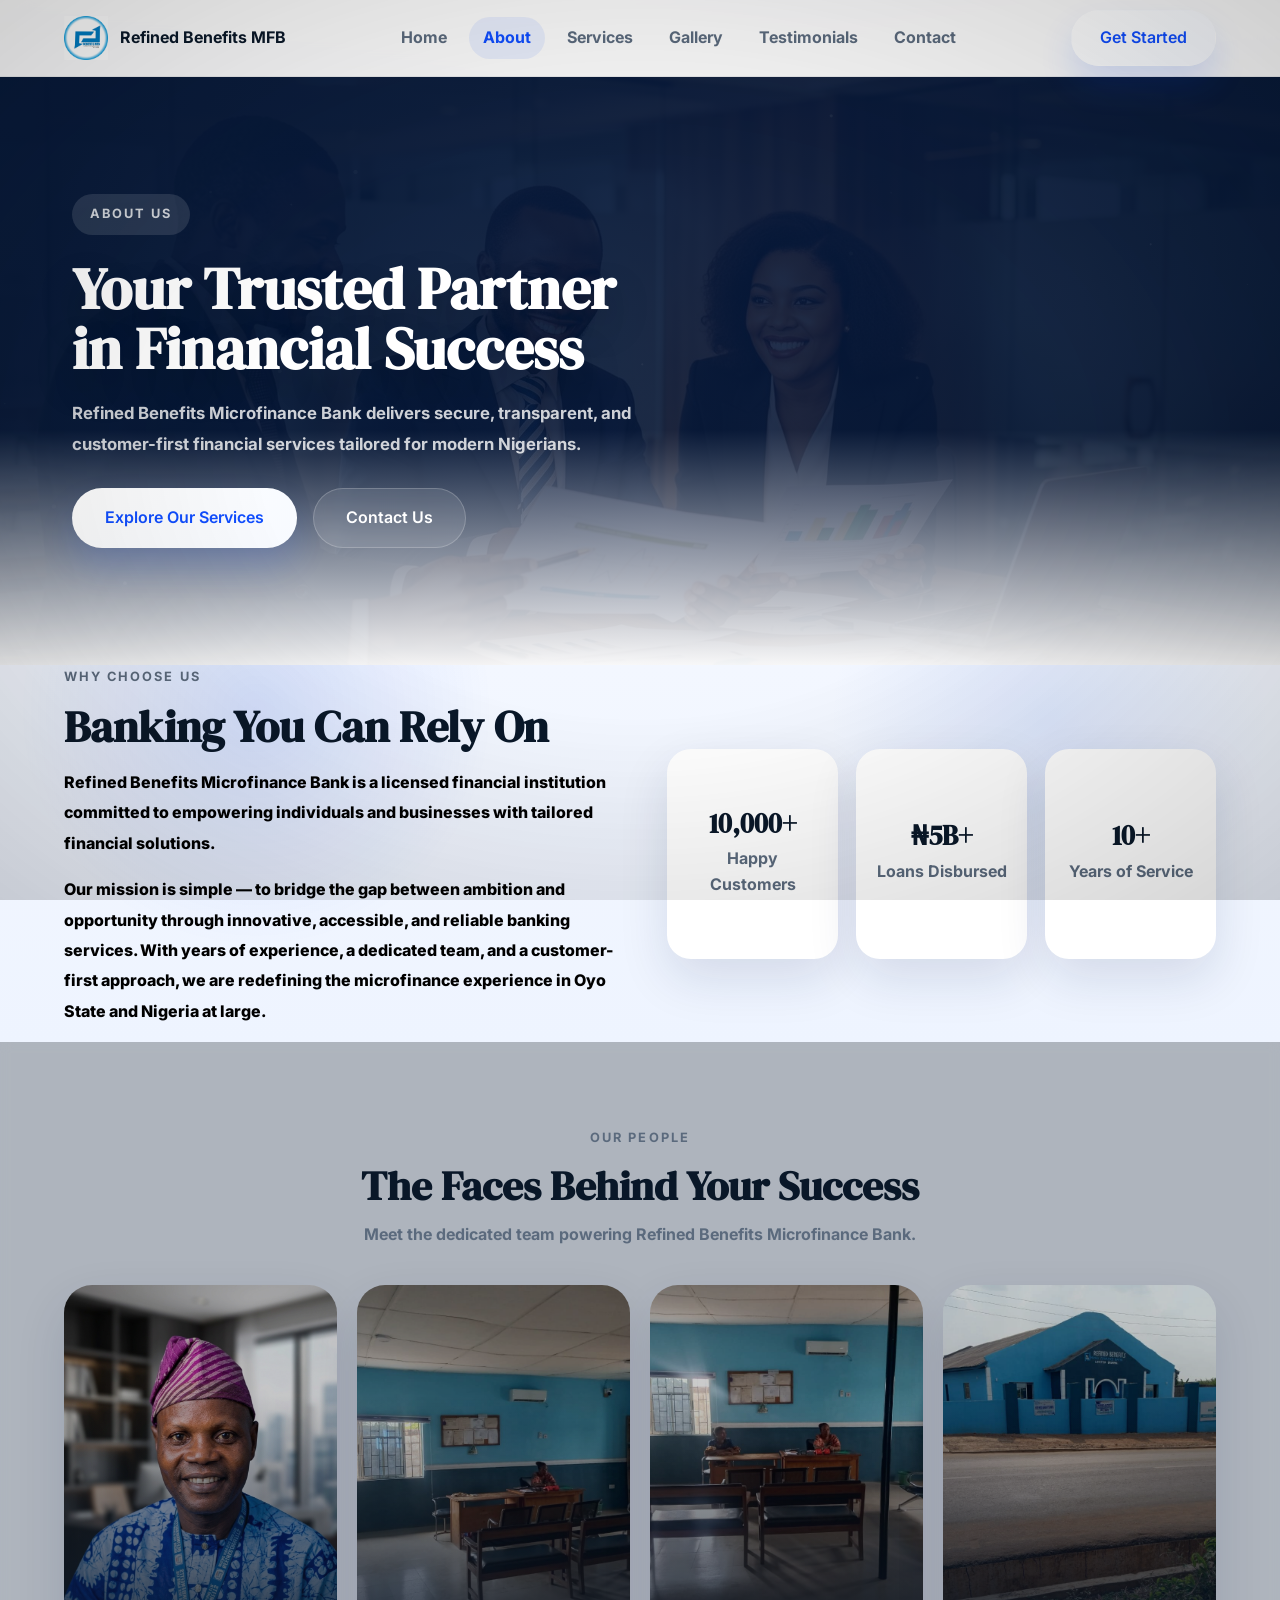
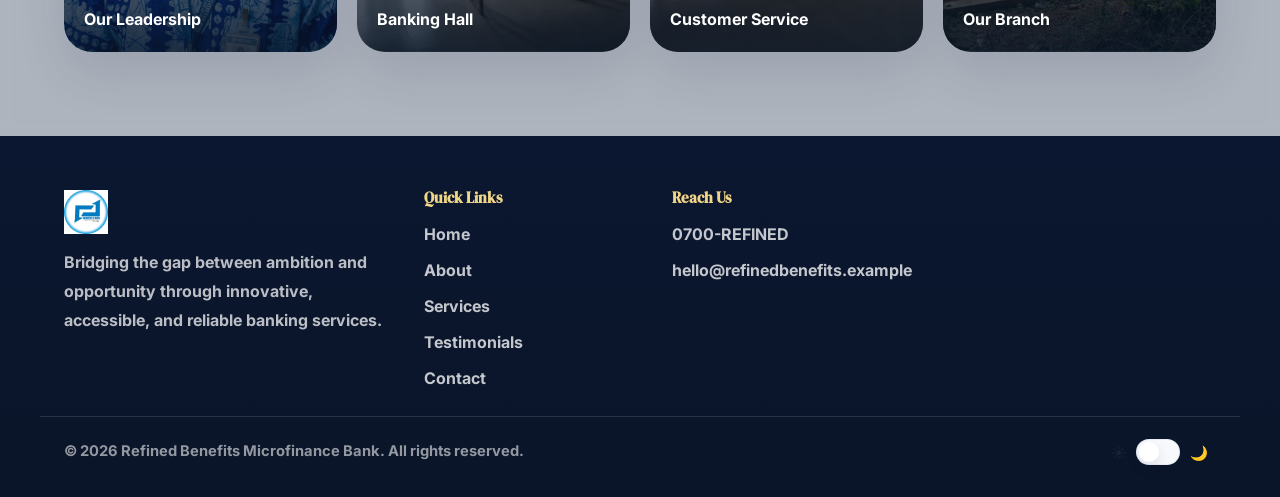
==== about.html @ 06bc2014 "Initial commit" ====
<!DOCTYPE html>
<html lang="en">
<head>
  <meta charset="UTF-8">
  <meta name="viewport" content="width=device-width, initial-scale=1.0">
  <title>About | Refined Benefits MFB</title>
  <link rel="preconnect" href="https://fonts.googleapis.com">
  <link rel="preconnect" href="https://fonts.gstatic.com" crossorigin>
  <link href="https://fonts.googleapis.com/css2?family=Inter:wght@400;500;600;700&family=DM+Serif+Display&display=swap" rel="stylesheet">
  <link rel="stylesheet" href="styles.css">
</head>
<body>
  <header class="site-header">
    <div class="scroll-progress" id="scroll-progress" aria-hidden="true"></div>
    <div class="wrap header-bar">
      <a class="brand" href="index.html" aria-label="Refined Benefits home">
        <img src="assets/logo-clean-COcQOT6Z.png" alt="" class="brand-logo">
        <span>Refined Benefits MFB</span>
      </a>
      <nav class="main-nav" aria-label="Primary navigation">
        <a href="index.html">Home</a>
        <a class="active" href="about.html">About</a>
        <a href="services.html">Services</a>
        <a href="gallery.html">Gallery</a>
        <a href="testimonials.html">Testimonials</a>
        <a href="contact.html">Contact</a>
      </nav>
      <a class="btn btn-primary header-btn" href="contact.html">Get Started</a>
      <button class="nav-toggle" id="nav-toggle" type="button" aria-label="Toggle navigation" aria-expanded="false">
        <span></span><span></span><span></span>
      </button>
    </div>
    <div class="mobile-menu" id="mobile-menu">
      <a href="index.html">Home</a>
      <a href="about.html">About</a>
      <a href="services.html">Services</a>
      <a href="gallery.html">Gallery</a>
      <a href="testimonials.html">Testimonials</a>
      <a href="contact.html">Contact</a>
    </div>
  </header>

  <main>
    <section class="hero hero-inner">
      <div class="hero-backdrop"></div>
      <div class="wrap hero-grid hero-grid-single">
        <div class="hero-copy">
          <p class="eyebrow hero-eyebrow">About us</p>
          <h1>Your Trusted Partner in Financial Success</h1>
          <p class="hero-text">Refined Benefits Microfinance Bank delivers secure, transparent, and customer-first financial services tailored for modern Nigerians.</p>
          <div class="hero-actions">
            <a class="btn btn-primary btn-xl" href="services.html">Explore Our Services</a>
            <a class="btn btn-outline btn-xl" href="contact.html">Contact Us</a>
          </div>
        </div>
      </div>
    </section>

    <section class="section-glow reveal about-page">
      <div class="wrap about-panel-grid">
        <div class="about-text-block">
          <p class="eyebrow">Why Choose Us</p>
          <h2>Banking You Can Rely On</h2>
          <p class="lead-strong">Refined Benefits Microfinance Bank is a licensed financial institution committed to empowering individuals and businesses with tailored financial solutions.</p>
          <p class="lead-strong">Our mission is simple — to bridge the gap between ambition and opportunity through innovative, accessible, and reliable banking services. With years of experience, a dedicated team, and a customer-first approach, we are redefining the microfinance experience in Oyo State and Nigeria at large.</p>
        </div>
        <div class="about-cards-grid">
          <article class="about-card">
            <h3>10,000+</h3>
            <p>Happy Customers</p>
          </article>
          <article class="about-card">
            <h3>₦5B+</h3>
            <p>Loans Disbursed</p>
          </article>
          <article class="about-card">
            <h3>10+</h3>
            <p>Years of Service</p>
          </article>
        </div>
      </div>
    </section>

    <section class="people reveal">
      <div class="wrap">
        <div class="section-heading">
          <p class="eyebrow">Our People</p>
          <h2>The Faces Behind Your Success</h2>
          <p>Meet the dedicated team powering Refined Benefits Microfinance Bank.</p>
        </div>
        <div class="people-grid">
          <article class="people-card">
            <img src="assets/gallery-8-Cjj6CZXd.jpg" alt="Our leadership team">
            <div class="people-overlay"><span>Our Leadership</span></div>
          </article>
          <article class="people-card">
            <img src="assets/gallery-1-DrPl1HBK.jpg" alt="Banking hall with staff at work">
            <div class="people-overlay"><span>Banking Hall</span></div>
          </article>
          <article class="people-card">
            <img src="assets/gallery-6-Cx0WHSp9.jpg" alt="Customers being assisted">
            <div class="people-overlay"><span>Customer Service</span></div>
          </article>
          <article class="people-card">
            <img src="assets/gallery-4-D-LE07vB.jpg" alt="Our branch location">
            <div class="people-overlay"><span>Our Branch</span></div>
          </article>
        </div>
      </div>
    </section>
  </main>

  <footer class="site-footer">
    <div class="wrap footer-grid">
      <div class="footer-brand">
        <img src="assets/logo-clean-COcQOT6Z.png" alt="Refined Benefits MFB logo" class="brand-logo">
        <p>Bridging the gap between ambition and opportunity through innovative, accessible, and reliable banking services.</p>
      </div>
      <div class="footer-col">
        <h4>Quick Links</h4>
        <a href="index.html">Home</a>
        <a href="about.html">About</a>
        <a href="services.html">Services</a>
        <a href="testimonials.html">Testimonials</a>
        <a href="contact.html">Contact</a>
      </div>
      <div class="footer-col">
        <h4>Reach Us</h4>
        <a href="tel:0700-REFINED">0700-REFINED</a>
        <a href="mailto:hello@refinedbenefits.example">hello@refinedbenefits.example</a>
      </div>
    </div>
    <div class="wrap footer-bottom">
      <p>© <span id="year"></span> Refined Benefits Microfinance Bank. All rights reserved.</p>
    </div>
  </footer>

  <script src="script.js"></script>
</body>
</html>
---- styles.css ----
:root {
  --bg: #f0f4fa;
  --bg-soft: #f7f9fd;
  --surface: #ffffff;
  --surface-2: #eef4ff;
  --text: #15243b;
  --text-soft: #5b6a7d;
  --primary: #0f4dff;
  --primary-soft: #e7efff;
  --section-fade-brightness: 0.62;
  --card-fade-brightness: 0.8;
  --accent: #2a78ff;
  --ink: #091728;
  --shadow: 0 20px 50px rgba(16, 35, 70, 0.12);
  --max-width: 1200px;
}

* { box-sizing: border-box; }
html { scroll-behavior: smooth; }
body {
  margin: 0;
  font-family: 'Inter', sans-serif;
  color: var(--text);
  background: var(--bg);
  line-height: 1.6;
  -webkit-font-smoothing: antialiased;
  text-rendering: optimizeLegibility;
  font-weight: 700;
  overflow-x: hidden;
}

/* Global faded background image behind all sections */
body::before {
  content: "";
  position: fixed;
  inset: 0;
  background-image: linear-gradient(rgba(6,15,35,0.50), rgba(6,15,35,0.60)), url('assets/hero-banking-DhVX60bA.jpg');
  background-size: cover;
  background-position: center top;
  background-repeat: no-repeat;
  filter: saturate(0.98) contrast(0.96) brightness(0.92);
  opacity: 0.22;
  z-index: -1;
  pointer-events: none;
}
img { display: block; width: 100%; object-fit: cover; }
a { color: inherit; text-decoration: none; font-weight: 700; }
button, input, select, textarea { font: inherit; }
.wrap { max-width: var(--max-width); margin: 0 auto; padding: 0 24px; }
h1, h2, h3, h4 { margin: 0; font-family: 'DM Serif Display', serif; font-weight: 700; line-height: 1.05; color: var(--ink); }
p { margin: 0; }
.eyebrow {
  margin-bottom: 16px;
  font-size: 0.8rem;
  font-weight: 700;
  letter-spacing: 0.16em;
  text-transform: uppercase;
  color: var(--primary);
}
.btn {
  display: inline-flex;
  align-items: center;
  justify-content: center;
  gap: 8px;
  padding: 14px 28px;
  border-radius: 999px;
  border: 1px solid transparent;
  font-weight: 600;
  transition: transform 0.2s ease, box-shadow 0.2s ease, background-color 0.2s ease;
}
.btn:hover { transform: translateY(-2px); }
.btn-primary {
  background: linear-gradient(135deg, #ffffff 0%, #f7faff 100%);
  color: var(--primary);
  box-shadow: 0 18px 35px rgba(15, 77, 255, 0.14);
}
.btn-primary:hover { box-shadow: 0 24px 42px rgba(15, 77, 255, 0.2); }
.btn-outline {
  color: #ffffff;
  border-color: rgba(255,255,255,0.2);
  background: rgba(255,255,255,0.1);
  backdrop-filter: blur(6px);
}
.btn-xl { padding: 16px 32px; }

.site-header {
  position: sticky;
  top: 0;
  z-index: 30;
  background: rgba(255, 255, 255, 0.9);
  backdrop-filter: blur(14px);
  border-bottom: 1px solid rgba(15, 36, 59, 0.08);
}
.scroll-progress {
  position: absolute;
  inset: 0 auto auto 0;
  width: 0;
  height: 3px;
  background: linear-gradient(90deg, #77a9ff, var(--primary));
  z-index: 31;
}
.header-bar {
  display: flex;
  align-items: center;
  justify-content: space-between;
  gap: 20px;
  min-height: 76px;
}
.brand { display: flex; align-items: center; gap: 12px; color: var(--ink); font-weight: 700; }
.brand-logo { width: 44px; height: 44px; object-fit: contain; }
.main-nav { display: flex; gap: 8px; color: var(--text-soft); font-weight: 700; }
.main-nav a { padding: 8px 14px; border-radius: 999px; transition: color 0.2s ease, background-color 0.2s ease; }
.main-nav a:hover, .main-nav a.active { color: var(--primary); background: rgba(15, 77, 255, 0.08); }
.header-btn { white-space: nowrap; }
.nav-toggle { display: none; width: 44px; height: 44px; border: 0; border-radius: 50%; background: var(--primary-soft); cursor: pointer; align-items: center; justify-content: center; flex-direction: column; gap: 4px; }
.nav-toggle span { display: block; width: 18px; height: 2px; border-radius: 999px; background: var(--primary); }
.mobile-menu { display: none; flex-direction: column; gap: 10px; padding: 0 24px 24px; background: rgba(255,255,255,0.96); }
.mobile-menu a { padding: 12px 16px; border-radius: 14px; background: var(--bg-soft); color: var(--ink); font-weight: 600; }
.site-header.nav-open .mobile-menu { display: flex; }

.hero {
  position: relative;
  overflow: hidden;
  padding: 72px 0 64px;
  min-height: 620px;
  background: linear-gradient(120deg, #061a3d 0%, #0d2d64 44%, #091728 100%);
}
.hero-home { padding-bottom: 92px; }
.hero-inner { min-height: 480px; padding: 64px 0; }
.hero-backdrop {
  position: absolute;
  inset: 0;
  background-image: linear-gradient(110deg, rgba(6, 26, 61, 0.92) 8%, rgba(15, 77, 255, 0.18) 55%, rgba(2, 14, 34, 0.9) 100%), url('assets/hero-banking-DhVX60bA.jpg');
  background-size: cover;
  background-position: center center;
  filter: brightness(0.8) saturate(1.05);
  transform: scale(1.03);
  z-index: 0;
}

/* Strong hero overlay that darkens the hero and fades to white at the bottom */
.hero::before {
  content: "";
  position: absolute;
  inset: 0;
  background: linear-gradient(180deg, rgba(6,26,61,0.86) 0%, rgba(6,26,61,0.72) 60%, rgba(255,255,255,0.95) 100%);
  z-index: 1;
  pointer-events: none;
}

/* Fade background imagery in hero and section cards for better readability */
.hero-backdrop {
  filter: brightness(var(--section-fade-brightness)) saturate(0.92) contrast(0.98);
}
.gallery-card img,
.people-card img,
.showcase-card img,
.hero-media img {
  filter: brightness(var(--card-fade-brightness)) saturate(0.96);
  transition: filter 220ms ease;
}

/* Slightly restore brightness on hover for interactive cards */
.gallery-card img:hover,
.people-card img:hover,
.showcase-card img:hover {
  filter: brightness(1) saturate(1);
}
.hero-grid {
  position: relative;
  z-index: 2;
  display: grid;
  grid-template-columns: minmax(0, 1.04fr) minmax(280px, 0.96fr);
  gap: 36px;
  align-items: center;
  min-height: 460px;
}

/* (cinematic overlap removed - reverted to standard flow) */
.hero-grid-single {
  grid-template-columns: 1fr;
  max-width: none;
  justify-items: start;
  padding-left: 72px;
  padding-right: 48px;
}
.hero-copy { max-width: 560px; }
.hero .eyebrow, .hero h1, .hero .hero-text, .hero .hero-actions { position: relative; z-index: 1; }
.hero-eyebrow {
  display: inline-flex;
  align-items: center;
  gap: 10px;
  padding: 10px 18px;
  border-radius: 999px;
  background: rgba(255,255,255,0.12);
  color: rgba(255,255,255,0.8);
  font-size: 0.8rem;
  letter-spacing: 0.16em;
  text-transform: uppercase;
  margin-bottom: 24px;
}
.hero h1 {
  margin-bottom: 18px;
  font-size: clamp(2.2rem, 4.6vw, 3.6rem);
  color: #ffffff;
  text-shadow: 0 18px 40px rgba(0, 0, 0, 0.22);
  max-width: 42ch;
}
.hero-text {
  color: rgba(255,255,255,0.8);
  font-size: 1.05rem;
  line-height: 1.85;
  margin-bottom: 28px;
  max-width: 56ch;
}
.hero-actions { display: flex; flex-wrap: wrap; gap: 16px; }
.hero-media { position: relative; display: flex; justify-content: flex-end; }
.hero-media img {
  width: min(100%, 480px);
  min-height: 420px;
  border-radius: 28px;
  box-shadow: 0 25px 60px rgba(0, 0, 0, 0.28);
  object-position: center;
}
.hero-media-badge {
  position: absolute;
  left: 16px;
  bottom: 24px;
  padding: 12px 16px;
  border-radius: 999px;
  background: rgba(255,255,255,0.12);
  color: #ffffff;
  backdrop-filter: blur(8px);
  font-size: 0.9rem;
}

.reveal { opacity: 0; transform: translateY(24px); transition: opacity 0.7s ease, transform 0.7s ease; }
.reveal.is-visible { opacity: 1; transform: translateY(0); }

.section-glow {
  position: relative;
  overflow: hidden;
  background: linear-gradient(180deg, #f3f7ff 0%, #eef4ff 100%);
}
.section-glow::before {
  content: "";
  position: absolute;
  inset: 0;
  background: radial-gradient(circle at 20% 12%, rgba(15, 77, 255, 0.12), transparent 22%), radial-gradient(circle at 82% 15%, rgba(87, 138, 255, 0.12), transparent 20%);
  pointer-events: none;
}
.section-heading { max-width: 760px; margin: 0 auto 36px; text-align: center; }
.section-heading h2 { font-size: clamp(2rem, 3.2vw, 2.8rem); margin-bottom: 12px; color: var(--ink); }
.section-heading p { color: var(--text-soft); line-height: 1.8; }

/* Cinematic overlays */
body::after {
  content: "";
  position: fixed;
  inset: 0;
  pointer-events: none;
  z-index: 50;
  background: radial-gradient(ellipse at center, rgba(0,0,0,0) 42%, rgba(0,0,0,0.28) 100%);
  mix-blend-mode: multiply;
  opacity: 0.6;
}

/* Subtle film grain overlay */
.grain-overlay {
  position: fixed;
  inset: 0;
  pointer-events: none;
  z-index: 51;
  background-image: repeating-linear-gradient(45deg, rgba(255,255,255,0.02) 0 1px, transparent 1px 3px);
  opacity: 0.06;
  mix-blend-mode: overlay;
}

/* Snow canvas sits above the page background but below UI chrome */
.snow-canvas {
  position: fixed;
  inset: 0;
  width: 100%;
  height: 100%;
  pointer-events: none;
  z-index: 49;
}

/* Strong lead text: black and bold across the site */
.lead-strong {
  color: #000000 !important;
  font-weight: 800 !important;
}

/* Cursor light effect */
.cursor-light {
  position: fixed;
  left: 0; top: 0;
  width: 220px; height: 220px;
  pointer-events: none;
  border-radius: 50%;
  transform: translate(-50%, -50%);
  background: radial-gradient(circle, rgba(255,255,255,0.12) 0%, rgba(255,255,255,0.04) 20%, rgba(255,255,255,0) 60%);
  mix-blend-mode: overlay;
  z-index: 60;
  opacity: 0.0;
  transition: opacity 260ms ease, transform 120ms linear;
}

@media (prefers-reduced-motion: reduce) {
  .floating-object { animation: none !important; transform: none !important; }
  .cursor-light { display: none !important; }
}

/* Theme variables and switcher */
:root { transition: color 240ms ease, background 240ms ease; }
[data-theme="dark"] {
  --bg: #071227;
  --bg-soft: #071829;
  --surface: #071829;
  --surface-2: #08162a;
  --text: #e6eefc;
  --text-soft: #a9b7d6;
  --primary: #8ab4ff;
  --accent: #8ab4ff;
  --ink: #ffffff;
}

/* Make emphasized lead text readable in dark mode */
[data-theme="dark"] .lead-strong {
  color: #ffffff !important;
}

body { transition: background-color 260ms ease, color 260ms ease; }

.theme-switcher {
  display: inline-flex;
  align-items: center;
  gap: 10px;
  padding: 6px 10px;
  border-radius: 999px;
  background: rgba(255,255,255,0.92);
  box-shadow: 0 10px 30px rgba(2,14,34,0.12);
  color: var(--text);
  font-weight: 600;
  font-size: 0.9rem;
}
.theme-switcher .toggle {
  width: 44px;
  height: 26px;
  border-radius: 999px;
  background: var(--bg-soft);
  position: relative;
  border: 1px solid rgba(15,36,59,0.06);
  cursor: pointer;
  padding: 2px;
}
.theme-switcher .knob {
  width: 20px;
  height: 20px;
  background: #ffffff;
  border-radius: 50%;
  display: block;
  transform: translateX(0);
  transition: transform 220ms cubic-bezier(.2,.9,.3,1), background 220ms ease;
  box-shadow: 0 6px 14px rgba(2,14,34,0.12);
}
[data-theme="dark"] .theme-switcher {
  background: rgba(6,15,35,0.72);
  color: var(--text);
}
[data-theme="dark"] .theme-switcher .toggle {
  background: rgba(255,255,255,0.04);
  border-color: rgba(255,255,255,0.06);
}
[data-theme="dark"] .theme-switcher .knob { transform: translateX(18px); }

/* Small responsive adjustment */
/* When placed inside the footer bottom area, make it sit inline to the right */
.footer-bottom { display: flex; align-items: center; justify-content: space-between; gap: 12px; }
.footer-bottom .theme-switcher { margin-left: 12px; background: transparent; box-shadow: none; padding: 4px 8px; }

@media (max-width: 720px) {
  .footer-bottom { flex-direction: column; align-items: flex-start; gap: 8px; }
  .footer-bottom .theme-switcher { margin-left: 0; }
}

@media (max-width: 420px) {
  .theme-switcher { font-size: 0.8rem; }
}
.about, .people, .reasons, .testimonials-section, .service-section, .contact-page { padding: 84px 0; scroll-margin-top: 96px; }

/* Blur the site-wide background image for specific content sections
   by adding a translucent overlay with backdrop-filter. This keeps
   the global background visible but softened behind the content. */
.about, .people, .reasons, .testimonials, .contact-section, .gallery-section {
  position: relative;
}
.about::before,
.people::before,
.reasons::before,
.testimonials::before,
.contact-section::before,
.gallery-section::before {
  content: "";
  position: absolute;
  inset: 0;
  background: rgba(6, 15, 35, 0.28);
  backdrop-filter: blur(6px) saturate(0.95);
  -webkit-backdrop-filter: blur(6px) saturate(0.95);
  pointer-events: none;
  z-index: 0;
}

/* Strong fade for the About section: hide the site background image beneath it */
.about::before {
  background: rgba(255, 255, 255, 0.94);
  backdrop-filter: none;
  -webkit-backdrop-filter: none;
}
/* Ensure the visible content sits above the blurred overlay */
.about > .wrap,
.people > .wrap,
.reasons > .wrap,
.testimonials > .wrap,
.contact-section > .wrap,
.gallery-section > .wrap {
  position: relative;
  z-index: 1;
}
.about-panel-grid {
  display: grid;
  grid-template-columns: minmax(0, 1.02fr) minmax(280px, 0.98fr);
  gap: 32px;
  align-items: center;
  position: relative;
  z-index: 1;
}
.about-text-block h2 { font-size: clamp(2.2rem, 3.4vw, 3rem); margin-bottom: 16px; }
.about-text-block p { color: var(--text-soft); margin-bottom: 16px; line-height: 1.9; }
.about-cards-grid { display: grid; grid-template-columns: repeat(3, minmax(0, 1fr)); gap: 18px; }
.about-card {
  background: var(--surface);
  border-radius: 24px;
  padding: 28px 20px;
  box-shadow: var(--shadow);
  text-align: center;
  min-height: 210px;
  display: flex;
  flex-direction: column;
  justify-content: center;
}
.about-card h3 { color: var(--ink); font-size: 1.7rem; margin-bottom: 8px; }
.about-card p { color: var(--text-soft); }

.people-grid {
  display: grid;
  grid-template-columns: repeat(4, minmax(0, 1fr));
  gap: 20px;
  position: relative;
  z-index: 1;
}
.people-card {
  position: relative;
  overflow: hidden;
  border-radius: 28px;
  box-shadow: var(--shadow);
  min-height: 260px;
}
.people-card img { width: 100%; height: 100%; object-fit: cover; }
.people-overlay {
  position: absolute;
  inset: 0;
  display: flex;
  align-items: flex-end;
  padding: 20px;
  background: linear-gradient(180deg, transparent 30%, rgba(8, 22, 40, 0.82) 100%);
}
.people-overlay span { color: #ffffff; font-weight: 700; }

.reasons-grid {
  display: grid;
  grid-template-columns: minmax(0, 0.85fr) minmax(0, 1.15fr);
  gap: 28px;
  align-items: start;
  position: relative;
  z-index: 1;
}
.reasons-copy h2 { font-size: clamp(2rem, 3.2vw, 2.8rem); margin-bottom: 14px; }
.reasons-copy p { color: var(--text-soft); line-height: 1.9; }
.reason-cards { display: grid; grid-template-columns: repeat(2, minmax(0, 1fr)); gap: 18px; }
.reason-card {
  background: var(--surface);
  border-radius: 24px;
  padding: 24px;
  box-shadow: var(--shadow);
}
.reason-icon {
  width: 50px;
  height: 50px;
  border-radius: 16px;
  display: grid;
  place-items: center;
  background: var(--primary-soft);
  color: var(--primary);
  margin-bottom: 16px;
}
.reason-icon svg { width: 22px; height: 22px; }
.reason-card h3 { font-size: 1.1rem; margin-bottom: 10px; color: var(--ink); }
.reason-card p { color: var(--text-soft); line-height: 1.75; }

.service-grid {
  display: grid;
  grid-template-columns: repeat(4, minmax(0, 1fr));
  gap: 20px;
  position: relative;
  z-index: 1;
}
.service-card {
  background: var(--surface);
  border-radius: 28px;
  padding: 28px 22px;
  box-shadow: var(--shadow);
  transition: transform 0.3s ease, box-shadow 0.3s ease;
}
.service-card:hover { transform: translateY(-8px); box-shadow: 0 28px 60px rgba(16, 35, 70, 0.18); }
.service-icon {
  width: 58px;
  height: 58px;
  border-radius: 18px;
  display: grid;
  place-items: center;
  background: linear-gradient(135deg, var(--primary) 0%, var(--accent) 100%);
  color: #ffffff;
  margin-bottom: 18px;
}
.service-icon svg { width: 26px; height: 26px; }
.service-card h3 { font-size: 1.14rem; margin-bottom: 10px; color: var(--ink); }
.service-card p { color: var(--text-soft); line-height: 1.8; }

.testimonial-grid {
  display: grid;
  grid-template-columns: repeat(3, minmax(0, 1fr));
  gap: 20px;
  position: relative;
  z-index: 1;
}
.testimonial-card {
  background: var(--surface);
  border-radius: 28px;
  padding: 28px;
  box-shadow: var(--shadow);
  min-height: 250px;
  display: flex;
  flex-direction: column;
  justify-content: space-between;
}
.testimonial-card-large { grid-column: span 2; }
.testimonial-tag { color: var(--primary); font-weight: 700; letter-spacing: 0.12em; margin-bottom: 16px; }
.testimonial-card p { color: var(--text-soft); line-height: 1.85; }
.testimonial-meta { display: flex; align-items: center; gap: 14px; margin-top: 24px; }
.testimonial-avatar {
  width: 48px;
  height: 48px;
  border-radius: 50%;
  display: grid;
  place-items: center;
  background: linear-gradient(135deg, var(--primary), var(--accent));
  color: #ffffff;
  font-weight: 700;
}
.testimonial-meta strong { color: var(--ink); display: block; margin-bottom: 2px; }
.testimonial-meta p { margin: 0; color: var(--text-soft); }

.contact-grid {
  display: grid;
  grid-template-columns: minmax(0, 0.9fr) minmax(320px, 1.1fr);
  gap: 24px;
  position: relative;
  z-index: 1;
}

/* Contact page: left column groups hero copy and contact cards */
.contact-hero-grid {
  /* vertically center the two columns so the form lines up with the hero title */
  align-items: center;
}
.hero-left {
  display: grid;
  gap: 20px;
  align-items: start;
}

/* Push the contact form lower so the name/email box sits further down */
.contact-hero-grid > div:last-child { margin-top: 48px; }

/* Ensure the right column (form) centers itself within the grid row */
.contact-hero-grid > div:last-child { align-self: center; }

@media (max-width: 1100px) {
  .contact-hero-grid > div:last-child { margin-top: 20px; }
}

@media (max-width: 760px) {
  .contact-hero-grid > div:last-child { margin-top: 12px; }
}
.contact-info { display: grid; gap: 16px; }
.contact-card {
  display: flex;
  gap: 16px;
  align-items: flex-start;
  padding: 22px 24px;
  border-radius: 24px;
  background: var(--surface);
  box-shadow: var(--shadow);
}
.contact-card.highlight { background: #eaf2ff; }
.contact-icon {
  width: 48px;
  height: 48px;
  border-radius: 16px;
  display: grid;
  place-items: center;
  background: linear-gradient(135deg, var(--primary), var(--accent));
  color: #ffffff;
  font-size: 1.1rem;
}
.contact-card h3 { font-size: 1.05rem; color: var(--ink); margin-bottom: 6px; }
.contact-card p { color: var(--text-soft); line-height: 1.75; }
.contact-form {
  display: grid;
  gap: 16px;
  padding: 28px;
  border-radius: 28px;
  background: var(--surface);
  box-shadow: var(--shadow);
}
.form-group { display: grid; gap: 8px; }
.form-group label { color: var(--text-soft); font-weight: 600; }
.form-group input, .form-group textarea {
  width: 100%;
  border: 1px solid #dce5f2;
  border-radius: 16px;
  padding: 14px 16px;
  background: var(--bg-soft);
  color: var(--ink);
}
.form-group input:focus, .form-group textarea:focus { outline: 2px solid rgba(15, 77, 255, 0.18); border-color: rgba(15, 77, 255, 0.2); }
.contact-form button { width: fit-content; }

.gallery-section { padding: 84px 0; }
.gallery-grid {
  display: grid;
  grid-template-columns: repeat(4, minmax(0, 1fr));
  gap: 20px;
  position: relative;
  z-index: 1;
}
.gallery-section .gallery-card { min-height: 220px; }

.site-footer {
  background: linear-gradient(180deg, #0b1730 0%, #0a1529 100%);
  color: rgba(255,255,255,0.78);
  padding: 54px 0 28px;
}
.footer-grid {
  display: grid;
  grid-template-columns: 1.2fr 0.8fr 0.8fr 1fr;
  gap: 24px;
  padding-bottom: 24px;
  border-bottom: 1px solid rgba(255,255,255,0.12);
}
.footer-brand p { margin-top: 14px; color: rgba(255,255,255,0.72); max-width: 38ch; line-height: 1.8; }
.footer-col { display: flex; flex-direction: column; gap: 8px; }
.footer-col h4 { color: #f1d687; font-size: 0.95rem; margin-bottom: 6px; }
.footer-col a, .footer-col p { color: rgba(255,255,255,0.76); line-height: 1.75; }
.footer-bottom { padding-top: 18px; color: rgba(255,255,255,0.56); font-size: 0.92rem; }

.lightbox {
  position: fixed;
  inset: 0;
  display: none;
  align-items: center;
  justify-content: center;
  padding: 24px;
  z-index: 120;
  background: rgba(6, 15, 35, 0.82);
}
.lightbox.is-open { display: flex; }
.lightbox-backdrop { position: absolute; inset: 0; background: rgba(6, 15, 35, 0.86); backdrop-filter: blur(8px); }
.lightbox-image { position: relative; z-index: 2; max-width: 92vw; max-height: 80vh; border-radius: 24px; object-fit: contain; box-shadow: 0 30px 90px rgba(0, 0, 0, 0.4); }
.lightbox-caption { position: relative; z-index: 2; margin-top: 16px; color: #f5f7fb; text-align: center; }
.lightbox-close { position: absolute; top: 22px; right: 22px; z-index: 3; width: 48px; height: 48px; border: 0; border-radius: 50%; background: rgba(255,255,255,0.1); color: #ffffff; font-size: 1.8rem; cursor: pointer; }

@media (max-width: 1100px) {
  .hero-grid { grid-template-columns: 1fr; }
  .hero-media { justify-content: flex-start; }
  .about-panel-grid, .reasons-grid, .contact-grid { grid-template-columns: 1fr; }
  .people-grid, .service-grid, .gallery-grid { grid-template-columns: repeat(2, minmax(0, 1fr)); }
  .testimonial-grid { grid-template-columns: 1fr; }
  .testimonial-card-large { grid-column: auto; }
  .footer-grid { grid-template-columns: 1fr 1fr; }
}

@media (max-width: 760px) {
  .main-nav, .header-btn { display: none; }
  .nav-toggle { display: inline-flex; }
  .wrap { padding: 0 18px; }
  .hero { min-height: auto; padding: 56px 0 48px; }
  .hero h1 { max-width: none; }
  .hero-media img { min-height: 280px; }
  .about-cards-grid, .reason-cards, .people-grid, .service-grid, .gallery-grid, .footer-grid { grid-template-columns: 1fr; }
  .about, .people, .reasons, .testimonials-section, .contact-page, .gallery-section { padding: 68px 0; }
  .contact-form, .contact-card, .testimonial-card, .service-card, .reason-card, .about-card { border-radius: 22px; }
}
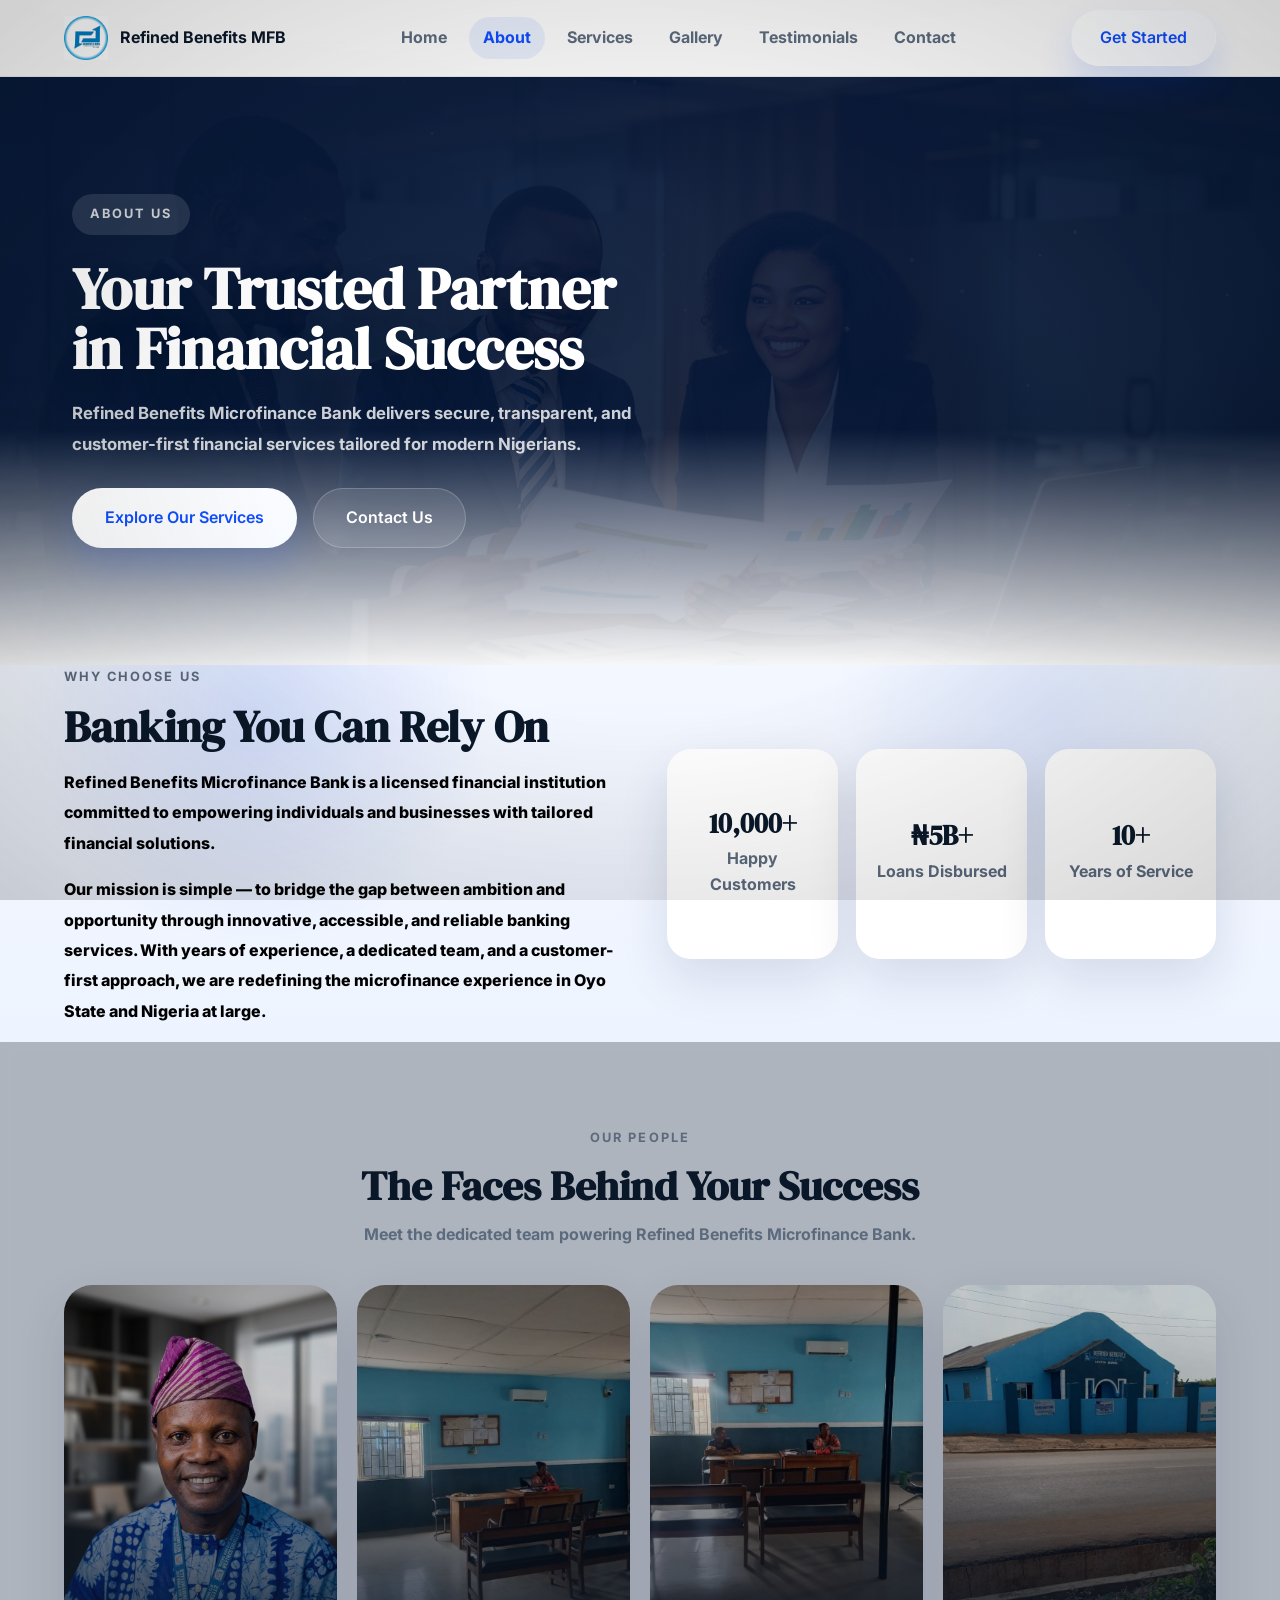
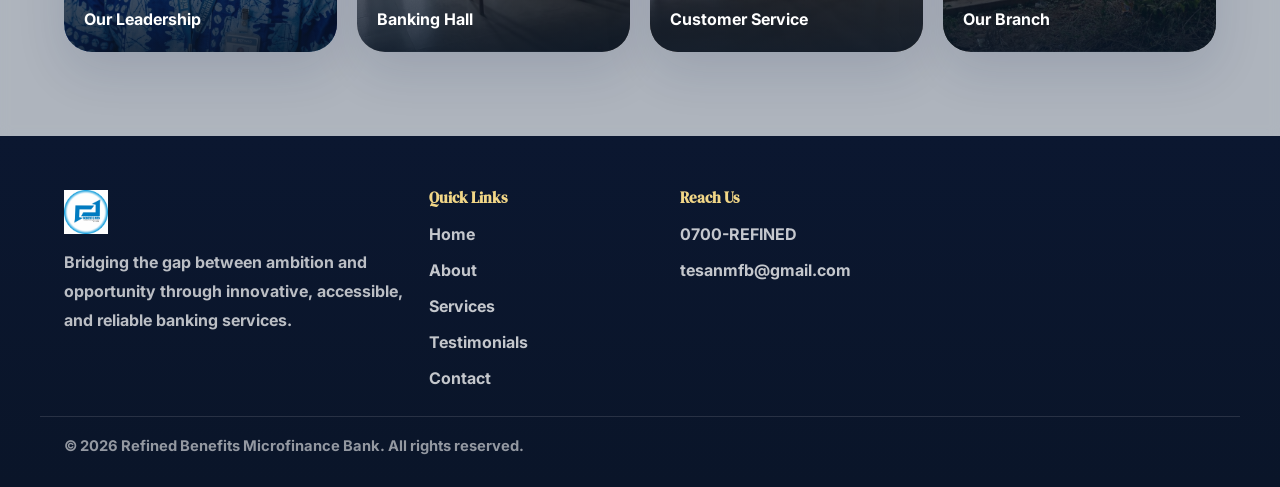
==== commit 28011997: "Contact" ====
--- a/about.html
+++ b/about.html
@@ -127,7 +127,7 @@
       <div class="footer-col">
         <h4>Reach Us</h4>
         <a href="tel:0700-REFINED">0700-REFINED</a>
-        <a href="mailto:hello@refinedbenefits.example">hello@refinedbenefits.example</a>
+        <a href="mailto:tesanmfb@gmail.com">tesanmfb@gmail.com</a>
       </div>
     </div>
     <div class="wrap footer-bottom">
--- a/styles.css
+++ b/styles.css
@@ -312,81 +312,16 @@
   .cursor-light { display: none !important; }
 }
 
-/* Theme variables and switcher */
+/* Light theme baseline */
 :root { transition: color 240ms ease, background 240ms ease; }
-[data-theme="dark"] {
-  --bg: #071227;
-  --bg-soft: #071829;
-  --surface: #071829;
-  --surface-2: #08162a;
-  --text: #e6eefc;
-  --text-soft: #a9b7d6;
-  --primary: #8ab4ff;
-  --accent: #8ab4ff;
-  --ink: #ffffff;
-}
-
-/* Make emphasized lead text readable in dark mode */
-[data-theme="dark"] .lead-strong {
-  color: #ffffff !important;
-}
-
 body { transition: background-color 260ms ease, color 260ms ease; }
-
-.theme-switcher {
-  display: inline-flex;
-  align-items: center;
-  gap: 10px;
-  padding: 6px 10px;
-  border-radius: 999px;
-  background: rgba(255,255,255,0.92);
-  box-shadow: 0 10px 30px rgba(2,14,34,0.12);
-  color: var(--text);
-  font-weight: 600;
-  font-size: 0.9rem;
-}
-.theme-switcher .toggle {
-  width: 44px;
-  height: 26px;
-  border-radius: 999px;
-  background: var(--bg-soft);
-  position: relative;
-  border: 1px solid rgba(15,36,59,0.06);
-  cursor: pointer;
-  padding: 2px;
-}
-.theme-switcher .knob {
-  width: 20px;
-  height: 20px;
-  background: #ffffff;
-  border-radius: 50%;
-  display: block;
-  transform: translateX(0);
-  transition: transform 220ms cubic-bezier(.2,.9,.3,1), background 220ms ease;
-  box-shadow: 0 6px 14px rgba(2,14,34,0.12);
-}
-[data-theme="dark"] .theme-switcher {
-  background: rgba(6,15,35,0.72);
-  color: var(--text);
-}
-[data-theme="dark"] .theme-switcher .toggle {
-  background: rgba(255,255,255,0.04);
-  border-color: rgba(255,255,255,0.06);
-}
-[data-theme="dark"] .theme-switcher .knob { transform: translateX(18px); }
 
 /* Small responsive adjustment */
 /* When placed inside the footer bottom area, make it sit inline to the right */
 .footer-bottom { display: flex; align-items: center; justify-content: space-between; gap: 12px; }
-.footer-bottom .theme-switcher { margin-left: 12px; background: transparent; box-shadow: none; padding: 4px 8px; }
 
 @media (max-width: 720px) {
   .footer-bottom { flex-direction: column; align-items: flex-start; gap: 8px; }
-  .footer-bottom .theme-switcher { margin-left: 0; }
-}
-
-@media (max-width: 420px) {
-  .theme-switcher { font-size: 0.8rem; }
 }
 .about, .people, .reasons, .testimonials-section, .service-section, .contact-page { padding: 84px 0; scroll-margin-top: 96px; }
 
